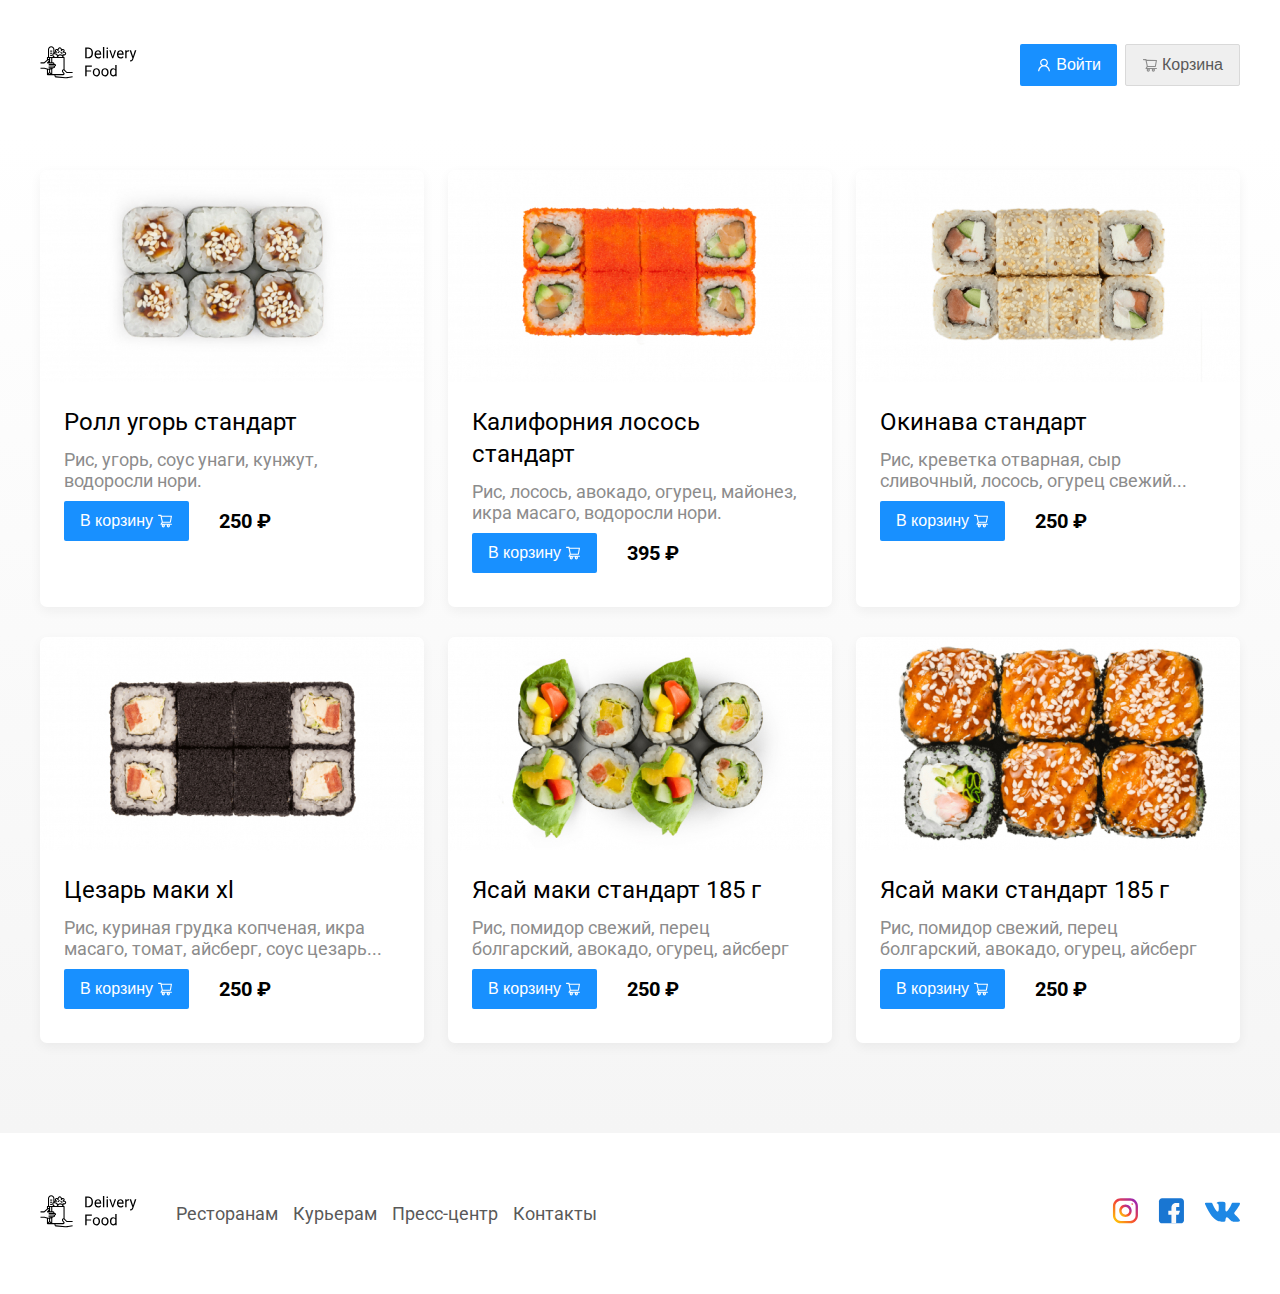
==== goods.html @ f3036136 "second page" ====
<!DOCTYPE html>
<html lang="ru">
<head>
   <meta charset="UTF-8">
   <meta name="viewport" content="width=device-width, initial-scale=1.0">
   <link rel="preconnect" href="https://fonts.googleapis.com">
   <link rel="preconnect" href="https://fonts.gstatic.com" crossorigin>
   <link href="https://fonts.googleapis.com/css2?family=Roboto:wght@400;700&display=swap" rel="stylesheet">
   <link rel="stylesheet" href="./css/main.css">
   <script src="./js/main.js" defer></script>
   <title>Delivery Food</title>
</head>
<body>
<div class="page-wrapper">
   <header class="header">
      <div class="container">
         <div class="header-box">
            <a href="#!" class="logo">
               <img src="./img/logo/logo.svg" alt="Delivery Food">
            </a>
            <div class="users">
               <button class="btn btn-primary">
                  <img src="./img/icons/user.svg" alt="User">
                  Войти
               </button>
               <button class="btn btn-outline">
                  <img src="./img/icons/icon-container.svg" alt="Grocery basket">
                  Корзина
               </button>
            </div>
         </div>
      </div>
   </header>
   <main class="main">
      <section class="products">
         <div class="container">
            <div class="products-wrapper">
               <div class="products-card">
                  <div class="products-card__img">
                     <img src="./img/goods/image1.jpg" alt="Ролл угорь стандарт">
                  </div>
                  <div class="products-card__desc">
                     <div class="products-card__desc-row">
                        <h5 class="products-card__desc--name">Ролл угорь стандарт</h5>
                     </div>
                     <div class="products-card__desc-row">
                        <p class="products-card__desc--text">Рис, угорь, соус унаги, кунжут, водоросли нори.</p>
                     </div>
                     <div class="products-card__desc-row">
                        <div class="products-card__desc-controls">
                           <button class="btn btn-primary">
                              В корзину
                              <img src="./img/icons/shopping-cart.svg" alt="basket">
                           </button>
                           <span class="products-card__desc-controls--price">250 ₽</span>
                        </div>
                     </div>
                  </div>
               </div>
               <div class="products-card">
                  <div class="products-card__img">
                     <img src="./img/goods/image2.jpg" alt="Калифорния лосось стандарт">
                  </div>
                  <div class="products-card__desc">
                     <div class="products-card__desc-row">
                        <h5 class="products-card__desc--name">Калифорния лосось стандарт</h5>
                     </div>
                     <div class="products-card__desc-row">
                        <p class="products-card__desc--text">Рис, лосось, авокадо, огурец, майонез, икра масаго, водоросли нори.</p>
                     </div>
                     <div class="products-card__desc-row">
                        <div class="products-card__desc-controls">
                           <button class="btn btn-primary">
                              В корзину
                              <img src="./img/icons/shopping-cart.svg" alt="basket">
                           </button>
                           <span class="products-card__desc-controls--price">395 ₽</span>
                        </div>
                     </div>
                  </div>
               </div>
               <div class="products-card">
                  <div class="products-card__img">
                     <img src="./img/goods/image3.jpg" alt="Окинава стандарт">
                  </div>
                  <div class="products-card__desc">
                     <div class="products-card__desc-row">
                        <h5 class="products-card__desc--name">Окинава стандарт</h5>
                     </div>
                     <div class="products-card__desc-row">
                        <p class="products-card__desc--text">Рис, креветка отварная, сыр сливочный, лосось, огурец свежий...</p>
                     </div>
                     <div class="products-card__desc-row">
                        <div class="products-card__desc-controls">
                           <button class="btn btn-primary">
                              В корзину
                              <img src="./img/icons/shopping-cart.svg" alt="basket">
                           </button>
                           <span class="products-card__desc-controls--price">250 ₽</span>
                        </div>
                     </div>
                  </div>
               </div>
               <div class="products-card">
                  <div class="products-card__img">
                     <img src="./img/goods/image4.jpg" alt="Цезарь маки хl">
                  </div>
                  <div class="products-card__desc">
                     <div class="products-card__desc-row">
                        <h5 class="products-card__desc--name">Цезарь маки хl</h5>
                     </div>
                     <div class="products-card__desc-row">
                        <p class="products-card__desc--text">Рис, куриная грудка копченая, икра масаго, томат, айсберг, соус цезарь...</p>
                     </div>
                     <div class="products-card__desc-row">
                        <div class="products-card__desc-controls">
                           <button class="btn btn-primary">
                              В корзину
                              <img src="./img/icons/shopping-cart.svg" alt="basket">
                           </button>
                           <span class="products-card__desc-controls--price">250 ₽</span>
                        </div>
                     </div>
                  </div>
               </div>
               <div class="products-card">
                  <div class="products-card__img">
                     <img src="./img/goods/image5.jpg" alt="Ясай маки стандарт 185 г">
                  </div>
                  <div class="products-card__desc">
                     <div class="products-card__desc-row">
                        <h5 class="products-card__desc--name">Ясай маки стандарт 185 г</h5>
                     </div>
                     <div class="products-card__desc-row">
                        <p class="products-card__desc--text">Рис, помидор свежий, перец болгарский, авокадо, огурец, айсберг</p>
                     </div>
                     <div class="products-card__desc-row">
                        <div class="products-card__desc-controls">
                           <button class="btn btn-primary">
                              В корзину
                              <img src="./img/icons/shopping-cart.svg" alt="basket">
                           </button>
                           <span class="products-card__desc-controls--price">250 ₽</span>
                        </div>
                     </div>
                  </div>
               </div>
               <div class="products-card">
                  <div class="products-card__img">
                     <img src="./img/goods/image6.jpg" alt="Ролл с креветкой стандарт">
                  </div>
                  <div class="products-card__desc">
                     <div class="products-card__desc-row">
                        <h5 class="products-card__desc--name">Ясай маки стандарт 185 г</h5>
                     </div>
                     <div class="products-card__desc-row">
                        <p class="products-card__desc--text">Рис, помидор свежий, перец болгарский, авокадо, огурец, айсберг</p>
                     </div>
                     <div class="products-card__desc-row">
                        <div class="products-card__desc-controls">
                           <button class="btn btn-primary">
                              В корзину
                              <img src="./img/icons/shopping-cart.svg" alt="basket">
                           </button>
                           <span class="products-card__desc-controls--price">250 ₽</span>
                        </div>
                     </div>
                  </div>
               </div>
               </div>
            </div>
         </div>
      </section>
   </main>
   <div class="cart-modal__overlay">
      <div class="cart-modal">
         <div class="cart-modal__header">
            <h2 class="cart-modal__header--title">Корзина</h2>
            <span class="cart-modal__header--close">
               <img src="./img/icons/cross.svg" alt="close">
            </span>
         </div>
         <div class="cart-modal__body">
            <div class="cart-item">
               <p class="cart-item__title">Ролл угорь стандарт</p>
               <div class="cart-item__controls">
                  <div class="cart-item__controls--price">250 ₽</div>
                  <button class="btn btn-outline">-</button>
                  <div class="cart-item__controls--count">1</div>
                  <button class="btn btn-outline">+</button>
               </div>
            </div>
            <div class="cart-item">
               <p class="cart-item__title">Ролл угорь стандарт</p>
               <div class="cart-item__controls">
                  <div class="cart-item__controls--price">250 ₽</div>
                  <button class="btn btn-outline">-</button>
                  <div class="cart-item__controls--count">1</div>
                  <button class="btn btn-outline">+</button>
               </div>
            </div>
            <div class="cart-item">
               <p class="cart-item__title">Ролл угорь стандарт</p>
               <div class="cart-item__controls">
                  <div class="cart-item__controls--price">250 ₽</div>
                  <button class="btn btn-outline">-</button>
                  <div class="cart-item__controls--count">1</div>
                  <button class="btn btn-outline">+</button>
               </div>
            </div>
            <div class="cart-item">
               <p class="cart-item__title">Ролл угорь стандарт</p>
               <div class="cart-item__controls">
                  <div class="cart-item__controls--price">250 ₽</div>
                  <button class="btn btn-outline">-</button>
                  <div class="cart-item__controls--count">1</div>
                  <button class="btn btn-outline">+</button>
               </div>
            </div>
            <div class="cart-item">
               <p class="cart-item__title">Ролл угорь стандарт</p>
               <div class="cart-item__controls">
                  <div class="cart-item__controls--price">250 ₽</div>
                  <button class="btn btn-outline">-</button>
                  <div class="cart-item__controls--count">1</div>
                  <button class="btn btn-outline">+</button>
               </div>
            </div>
         </div>
         <div class="cart-modal__footer">
            <div class="cart-modal__footer--price">
               1250 ₽
            </div>
            <div class="cart-modal__footer--controls">
               <button class="btn btn-primary">
                  Оформить заказ
               </button>
               <button class="btn btn-outline">
                  Отмена
               </button>
            </div>
         </div>
      </div>
   </div>
   <footer class="footer">
      <div class="container">
         <div class="footer-box">
           <a href="./index.html" class="footer-logo logo">
             <img src="./img/logo/logo.svg" alt="Delivery Food">
           </a>
           <div class="footer-nav">
            <ul class="nav-list">
               <li class="nav-item"><a class="nav-link" href="#!">Ресторанам </a></li>
               <li class="nav-item"><a class="nav-link" href="#!">Курьерам</a></li>
               <li class="nav-item"><a class="nav-link" href="#!">Пресс-центр</a></li>
               <li class="nav-item"><a class="nav-link" href="#!">Контакты</a></li>
            </ul>
           </div>
           <div class="footer-social">
            <a href="#!" class="social-link">
               <img src="./img/icons/inst.svg" alt="Instagram">
            </a>
            <a href="#!" class="social-link">
               <img src="./img/icons/fb.svg" alt="Facebook">
            </a>
            <a href="#!" class="social-link">
               <img src="./img/icons/vk.svg" alt="VK">
            </a>
           </div>
   </footer>
</div>
</body>
</html>
---- css/main.css ----
@import url('basic.css');
@import url('header.css');
@import url('logo.css');
@import url('buttons.css');
@import url('banner.css');
@import url('products.css');
@import url('goods.css');
@import url('cart-modal.css');
@import url('footer.css');
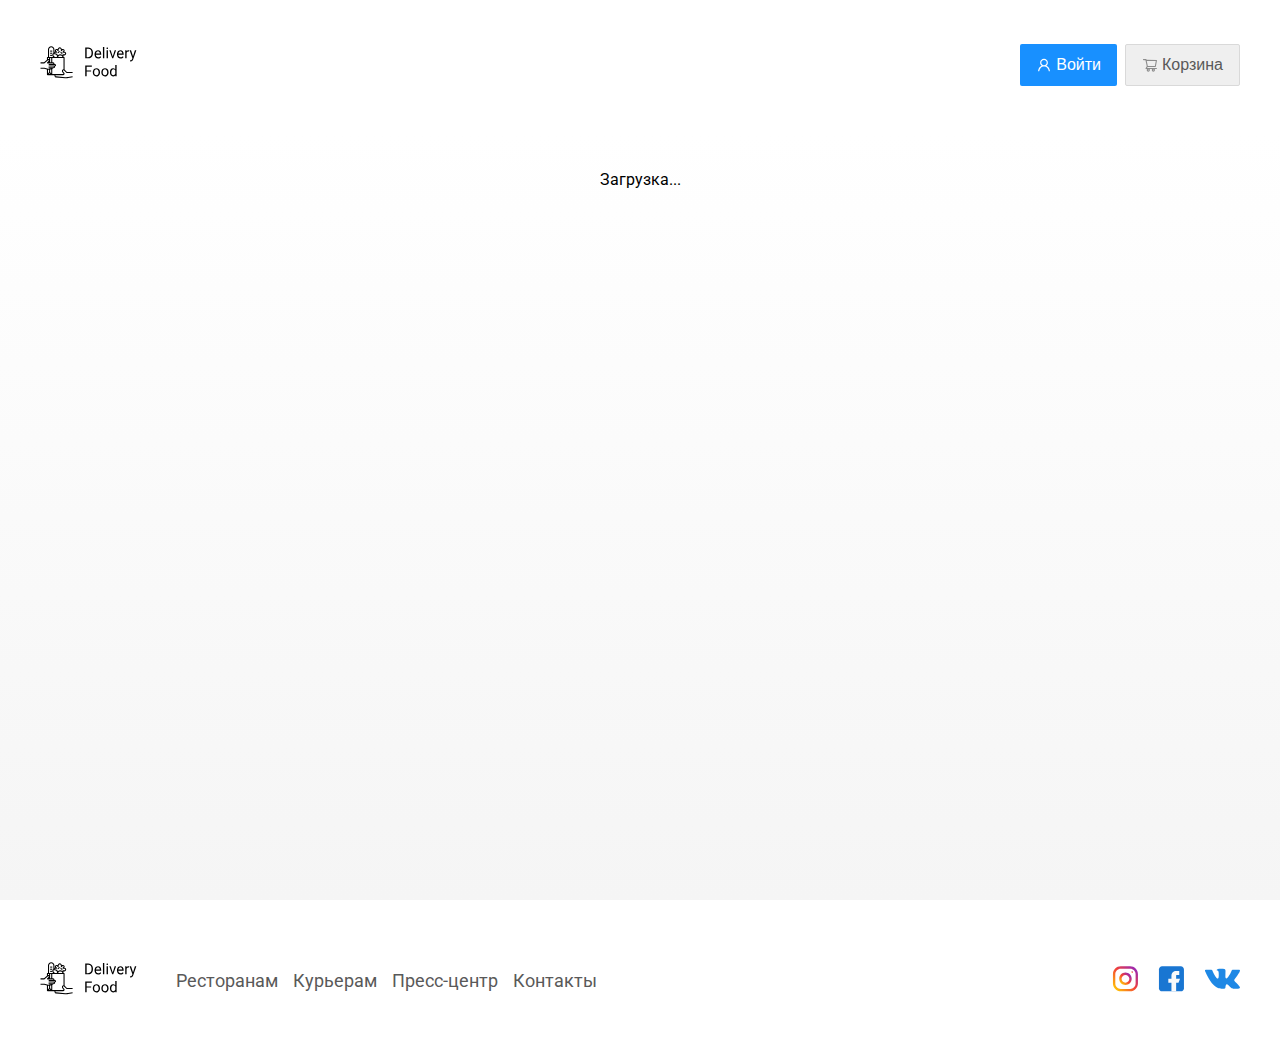
==== commit 16eebbb5: "add js" ====
--- a/goods.html
+++ b/goods.html
@@ -15,7 +15,7 @@
    <header class="header">
       <div class="container">
          <div class="header-box">
-            <a href="#!" class="logo">
+            <a href="./index.html" class="logo">
                <img src="./img/logo/logo.svg" alt="Delivery Food">
             </a>
             <div class="users">
@@ -23,7 +23,7 @@
                   <img src="./img/icons/user.svg" alt="User">
                   Войти
                </button>
-               <button class="btn btn-outline">
+               <button class="btn btn-outline" id="cart-button">
                   <img src="./img/icons/icon-container.svg" alt="Grocery basket">
                   Корзина
                </button>
@@ -34,7 +34,7 @@
    <main class="main">
       <section class="products">
          <div class="container">
-            <div class="products-wrapper">
+            <div class="products-wrapper" id="goods-container">
                <div class="products-card">
                   <div class="products-card__img">
                      <img src="./img/goods/image1.jpg" alt="Ролл угорь стандарт">
